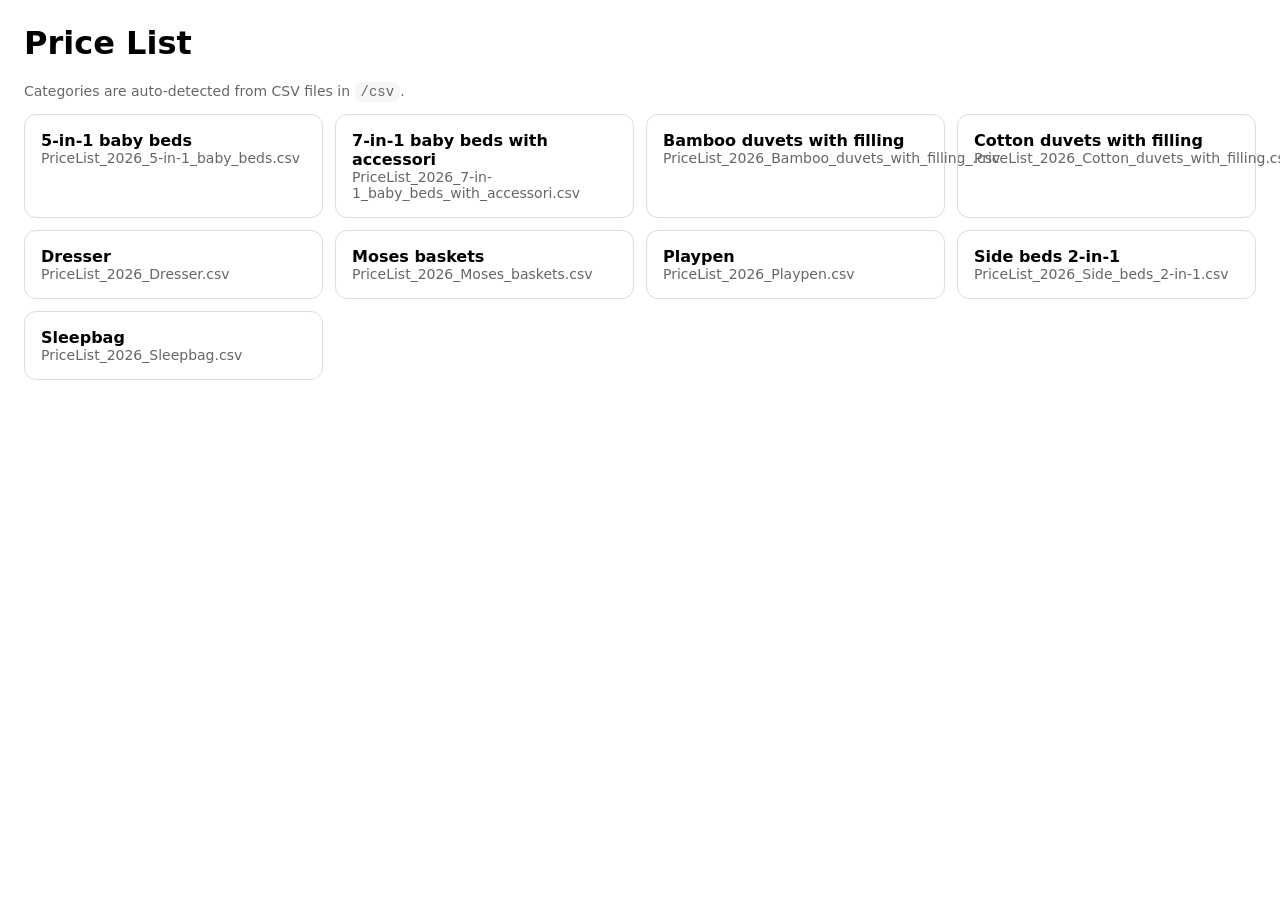
==== index.html @ 94e1ba06 "Initial price list site" ====
<!doctype html>
<html lang="en">
<head>
  <meta charset="utf-8" />
  <meta name="viewport" content="width=device-width,initial-scale=1" />
  <title>Price List</title>
  <style>
    body { font-family: system-ui, -apple-system, Segoe UI, Roboto, Arial; margin: 24px; }
    .grid { display: grid; grid-template-columns: repeat(auto-fit, minmax(260px, 1fr)); gap: 12px; }
    a.card { display:block; padding:16px; border:1px solid #ddd; border-radius:12px; text-decoration:none; color:inherit; }
    a.card:hover { border-color:#bbb; }
    .muted { color:#666; font-size: 14px; }
    code { background:#f6f6f6; padding:2px 6px; border-radius:8px; }
  </style>
</head>
<body>
  <h1>Price List</h1>
  <p class="muted">Categories are auto-detected from CSV files in <code>/csv</code>.</p>

  <div id="menu" class="grid"></div>

  <script src="js/app.js"></script>
</body>
</html>
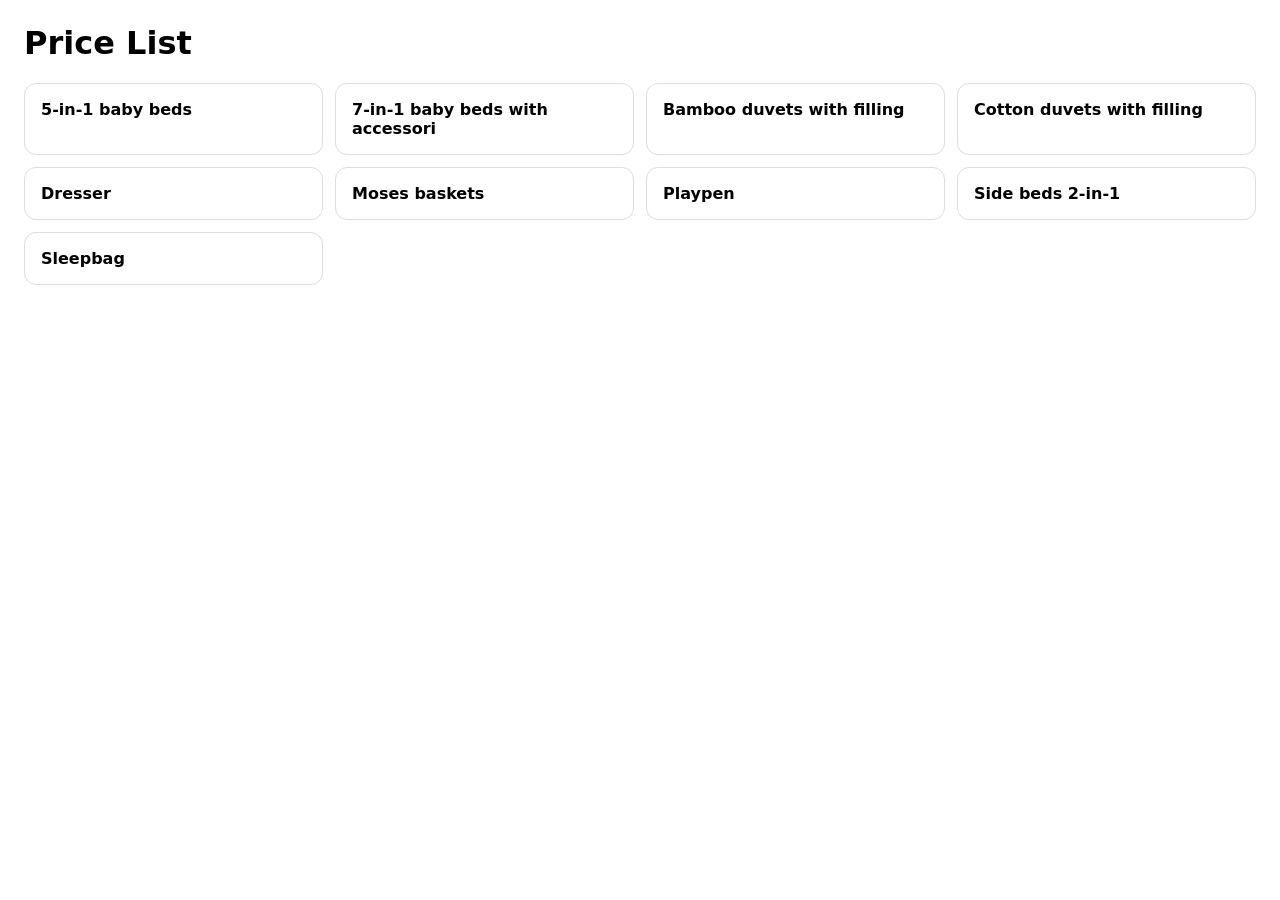
==== commit 97d8bff4: "menu page changes" ====
--- a/index.html
+++ b/index.html
@@ -15,7 +15,6 @@
 </head>
 <body>
   <h1>Price List</h1>
-  <p class="muted">Categories are auto-detected from CSV files in <code>/csv</code>.</p>
 
   <div id="menu" class="grid"></div>
 
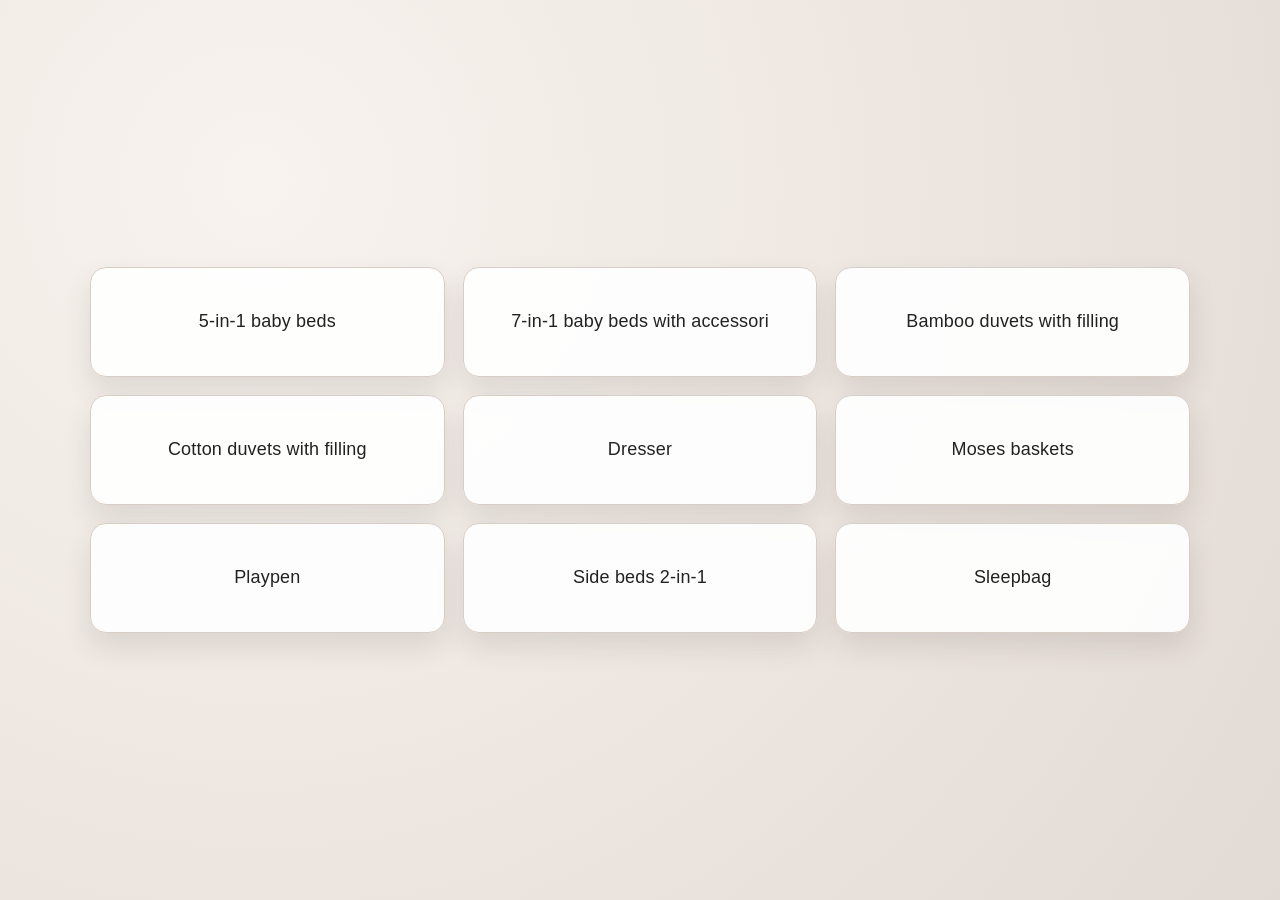
==== commit 40bdde0d: "menu style" ====
--- a/index.html
+++ b/index.html
@@ -4,19 +4,12 @@
   <meta charset="utf-8" />
   <meta name="viewport" content="width=device-width,initial-scale=1" />
   <title>Price List</title>
-  <style>
-    body { font-family: system-ui, -apple-system, Segoe UI, Roboto, Arial; margin: 24px; }
-    .grid { display: grid; grid-template-columns: repeat(auto-fit, minmax(260px, 1fr)); gap: 12px; }
-    a.card { display:block; padding:16px; border:1px solid #ddd; border-radius:12px; text-decoration:none; color:inherit; }
-    a.card:hover { border-color:#bbb; }
-    .muted { color:#666; font-size: 14px; }
-    code { background:#f6f6f6; padding:2px 6px; border-radius:8px; }
-  </style>
+  <link rel="stylesheet" href="css/styles.css" />
 </head>
-<body>
-  <h1>Price List</h1>
-
-  <div id="menu" class="grid"></div>
+<body class="menu-page">
+  <main class="menu-wrap">
+    <div id="menu" class="menu-grid"></div>
+  </main>
 
   <script src="js/app.js"></script>
 </body>
--- a/css/styles.css
+++ b/css/styles.css
@@ -0,0 +1,251 @@
+/* --- Background pattern (logo) --- */
+:root{
+  --card-bg: #fff;
+  --border: #ede6e0;
+  --text: #393635;
+  --muted: #393635;
+  --shadow: 0 20px 50px rgba(0,0,0,.14);
+  --radius: 18px;
+}
+
+*{ box-sizing: border-box; }
+
+body{
+  margin: 0;
+  min-height: 100vh;
+  font-family: "Poppins", -apple-system, BlinkMacSystemFont, "Segoe UI", Roboto, Arial, sans-serif;
+  font-weight: 300;
+  color: var(--text);
+
+  background-color: #ede6e0;
+}
+
+.wrap{
+  min-height: 100vh;
+  display: grid;
+  place-items: center;
+  padding: 24px;
+}
+
+.card{
+  width: min(520px, 100%);
+  background: var(--card-bg);
+  border: 1px solid var(--border);
+  border-radius: var(--radius);
+  box-shadow: var(--shadow);
+  padding: 26px 22px;
+  backdrop-filter: blur(3px);
+}
+
+.header h1{
+  margin: 0 0 8px 0;
+  font-size: 22px;
+  font-weight: 500;
+  letter-spacing: .2px;
+}
+
+.sub{
+  margin: 0 0 18px 0;
+  color: var(--muted);
+  line-height: 1.4;
+}
+
+.form{ margin-top: 10px; }
+
+.field{ margin-bottom: 14px; }
+label{
+  display: block;
+  font-size: 12px;
+  font-weight: 500;
+  letter-spacing: .06em;
+  margin: 0 0 8px 0;
+  color: var(--text);
+}
+
+input{
+  width: 100%;
+  border: 1px solid var(--border);
+  border-radius: 12px;
+  padding: 12px 12px;
+  font-size: 15px;
+  background: #fff;
+  color: var(--text);
+  outline: none;
+}
+
+input,
+button{
+  font-family: inherit;
+}
+
+input:focus{
+  border-color: var(--border);
+  box-shadow: 0 0 0 4px rgba(237,230,224,.55);
+}
+
+.grid{
+  display: grid;
+  grid-template-columns: 1fr 1fr;
+  gap: 12px;
+}
+
+@media (max-width: 520px){
+  .grid{ grid-template-columns: 1fr; }
+}
+
+.input-row{
+  display: grid;
+  grid-template-columns: auto 1fr;
+  gap: 10px;
+  align-items: center;
+}
+
+.prefix{
+  padding: 10px 12px;
+  border-radius: 12px;
+  background: #f6f1ed;
+  border: 1px solid var(--border);
+  color: var(--text);
+  font-weight: 500;
+  font-size: 12px;
+  letter-spacing: .04em;
+}
+
+.actions{
+  display: grid;
+  grid-template-columns: 1fr 1fr;
+  gap: 12px;
+  margin: 12px 0 6px 0;
+}
+
+.btn{
+  border: 0;
+  border-radius: 12px;
+  padding: 12px 14px;
+  font-size: 15px;
+  font-weight: 500;
+  cursor: pointer;
+  background: #111;
+  color: #fff;
+}
+
+.btn:hover{ filter: brightness(0.95); }
+.btn:active{ transform: translateY(1px); }
+
+.btn.secondary{
+  background: #f6f1ed;
+  color: var(--text);
+  border: 1px solid var(--border);
+}
+
+.result{
+  margin-top: 16px;
+  border-top: 1px dashed var(--border);
+  padding-top: 16px;
+  text-align: center;
+}
+
+.result-label{
+  font-size: 12px;
+  font-weight: 500;
+  letter-spacing: .09em;
+  color: var(--text);
+}
+
+.result-value{
+  margin-top: 8px;
+  font-size: 34px;
+  font-weight: 500;
+  letter-spacing: .2px;
+}
+
+.result-hint{
+  margin-top: 10px;
+  font-size: 12px;
+  color: var(--text);
+}
+
+.footer{
+  margin-top: 18px;
+  max-width: 360px;
+  margin-left: auto;
+  margin-right: auto;
+  font-size: 12px;
+  line-height: 1.4;
+  color: var(--text);
+  text-align: center;
+  text-wrap: balance;
+}
+.logo-below{
+  height: 90px;
+  width: 204px;
+  margin: 16px auto 0 auto;
+  background-image: url(waldin-bg.png);
+  background-repeat: no-repeat;
+  background-size: contain;
+  background-position: center center;
+  opacity: 0.9;
+}
+
+/* Menu page */
+body.menu-page {
+  margin: 0;
+  min-height: 100vh;
+  background:
+    radial-gradient(circle at 20% 20%, #f8f3ef 0%, #ede6e0 55%, #e2dad4 100%);
+}
+
+.menu-wrap {
+  min-height: 100vh;
+  display: grid;
+  place-items: center;
+  padding: 36px 20px;
+}
+
+.menu-grid {
+  width: min(1100px, 100%);
+  display: grid;
+  grid-template-columns: repeat(3, minmax(0, 1fr));
+  gap: 18px;
+}
+
+@media (max-width: 980px) {
+  .menu-grid {
+    grid-template-columns: repeat(2, minmax(0, 1fr));
+  }
+}
+
+@media (max-width: 640px) {
+  .menu-grid {
+    grid-template-columns: 1fr;
+  }
+}
+
+a.menu-card {
+  display: flex;
+  align-items: center;
+  justify-content: center;
+  min-height: 110px;
+  padding: 18px;
+  text-decoration: none;
+  text-align: center;
+  color: #222;
+  background: rgba(255, 255, 255, 0.92);
+  border: 1px solid #d9cec6;
+  border-radius: 16px;
+  box-shadow: 0 14px 28px rgba(58, 48, 42, 0.12);
+  transition: transform 0.2s ease, box-shadow 0.2s ease, border-color 0.2s ease;
+}
+
+a.menu-card:hover {
+  transform: translateY(-2px);
+  border-color: #cbb9ad;
+  box-shadow: 0 18px 34px rgba(58, 48, 42, 0.16);
+}
+
+.menu-title {
+  font-size: 18px;
+  font-weight: 500;
+  letter-spacing: 0.01em;
+  line-height: 1.3;
+}
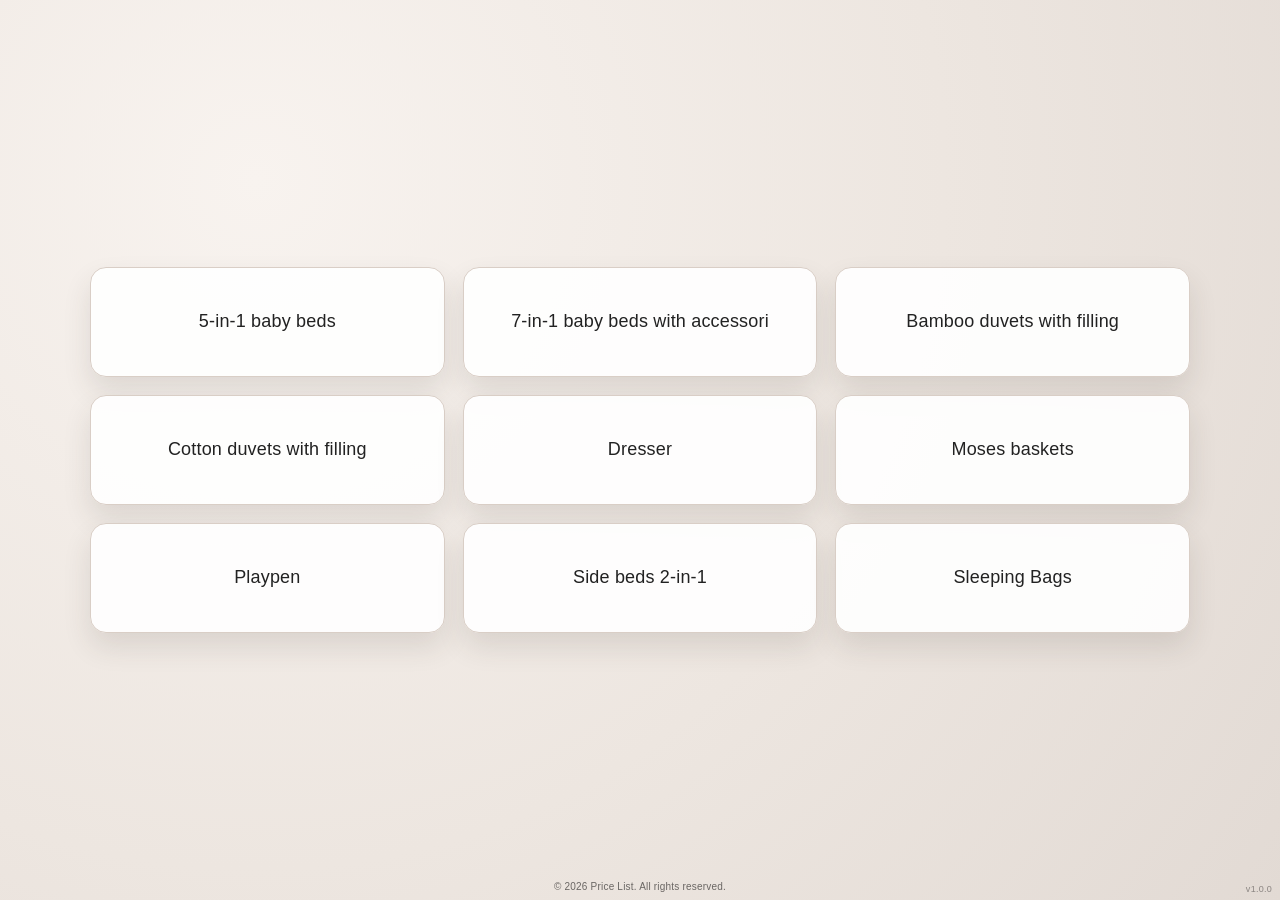
==== commit ac4cc6e8: "fixes cont." ====
--- a/index.html
+++ b/index.html
@@ -12,5 +12,6 @@
   </main>
 
   <script src="js/app.js"></script>
+  <script src="js/site-meta.js"></script>
 </body>
 </html>
--- a/css/styles.css
+++ b/css/styles.css
@@ -249,3 +249,194 @@
   letter-spacing: 0.01em;
   line-height: 1.3;
 }
+
+/* Category page */
+body.category-page {
+  margin: 0;
+  min-height: 100vh;
+  background:
+    radial-gradient(circle at 80% 10%, #f8f3ef 0%, #ede6e0 55%, #e2dad4 100%);
+}
+
+.category-wrap {
+  min-height: 100vh;
+  padding: 28px 20px;
+}
+
+.category-panel {
+  width: min(1240px, 100%);
+  margin: 0 auto;
+  background: rgba(255, 255, 255, 0.93);
+  border: 1px solid #d9cec6;
+  border-radius: 18px;
+  box-shadow: 0 14px 32px rgba(58, 48, 42, 0.13);
+  padding: 20px;
+}
+
+.category-top {
+  display: grid;
+  grid-template-columns: auto 1fr;
+  gap: 12px 14px;
+  align-items: center;
+}
+
+.category-back {
+  display: inline-flex;
+  align-items: center;
+  text-decoration: none;
+  color: #3f3028;
+  font-weight: 500;
+  border: 1px solid #dbcfc7;
+  border-radius: 12px;
+  padding: 8px 12px;
+  background: #f6f1ed;
+}
+
+.category-back::before {
+  content: "←";
+  margin-right: 8px;
+}
+
+.category-title {
+  grid-column: 1 / -1;
+  margin: 0;
+  font-size: clamp(22px, 2.6vw, 34px);
+  font-weight: 500;
+  letter-spacing: 0.01em;
+}
+
+.category-bar {
+  margin-top: 14px;
+}
+
+.category-bar input {
+  max-width: 360px;
+}
+
+.category-out {
+  margin-top: 14px;
+}
+
+.category-out .muted {
+  margin: 0 0 10px 0;
+  color: #594c45;
+  font-size: 13px;
+  font-weight: 400;
+}
+
+.category-out table {
+  width: 100%;
+  border-collapse: collapse;
+  table-layout: fixed;
+  background: #fff;
+  border: 1px solid #e3d9d2;
+  border-radius: 12px;
+  overflow: hidden;
+}
+
+.table-scroll {
+  width: 100%;
+  overflow-x: visible;
+  overflow-y: visible;
+  border-radius: 12px;
+}
+
+.category-out th,
+.category-out td {
+  border-bottom: 1px solid #efe7e1;
+  padding: 8px 10px;
+  text-align: left;
+  vertical-align: top;
+  white-space: normal;
+  overflow-wrap: anywhere;
+  word-break: break-word;
+}
+
+.category-out th {
+  position: sticky;
+  top: 0;
+  background: #f9f4f0;
+  font-weight: 500;
+  font-size: 11px;
+  line-height: 1.2;
+}
+
+.category-out td {
+  font-size: 12px;
+  line-height: 1.3;
+}
+
+.category-out td.col-description {
+  font-size: 11px;
+  line-height: 1.25;
+}
+
+.desc-wrap {
+  display: block;
+}
+
+.desc-text {
+  white-space: pre-wrap;
+  overflow-wrap: anywhere;
+}
+
+.desc-text.is-collapsed {
+  display: -webkit-box;
+  -webkit-line-clamp: 2;
+  -webkit-box-orient: vertical;
+  overflow: hidden;
+  min-height: 2.5em;
+}
+
+.desc-toggle {
+  margin-top: 4px;
+  border: 0;
+  padding: 0;
+  background: transparent;
+  color: #3f3028;
+  font-size: 11px;
+  font-weight: 500;
+  text-decoration: underline;
+  cursor: pointer;
+}
+
+.img {
+  max-width: 90px;
+  max-height: 90px;
+  border-radius: 10px;
+  border: 1px solid #eadfd8;
+  object-fit: cover;
+}
+
+@media (max-width: 768px) {
+  .category-panel {
+    padding: 16px;
+  }
+
+  .category-bar input {
+    max-width: 100%;
+  }
+}
+
+.site-copyright {
+  position: fixed;
+  left: 50%;
+  bottom: 8px;
+  transform: translateX(-50%);
+  font-size: 10px;
+  color: rgba(57, 54, 53, 0.72);
+  letter-spacing: 0.02em;
+  pointer-events: none;
+  z-index: 20;
+}
+
+.site-version {
+  position: fixed;
+  right: 8px;
+  bottom: 6px;
+  font-size: 9px;
+  color: rgba(57, 54, 53, 0.52);
+  letter-spacing: 0.03em;
+  pointer-events: none;
+  z-index: 20;
+}
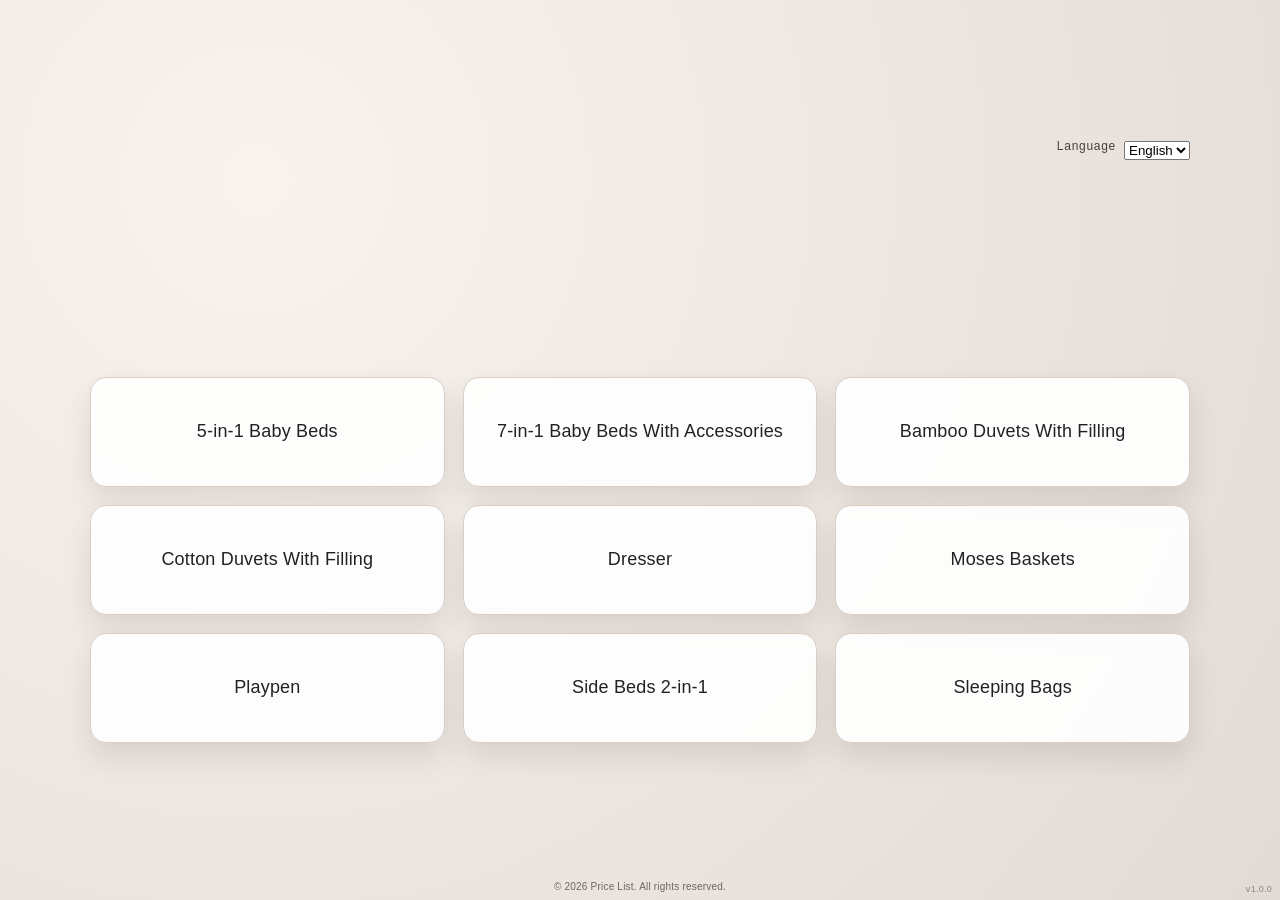
==== commit b91320b9: "top menu translation" ====
--- a/index.html
+++ b/index.html
@@ -8,6 +8,13 @@
 </head>
 <body class="menu-page">
   <main class="menu-wrap">
+    <div class="menu-controls">
+      <label for="lang" class="lang-label">Language</label>
+      <select id="lang" aria-label="Language">
+        <option value="en">English</option>
+        <option value="it">Italiano</option>
+      </select>
+    </div>
     <div id="menu" class="menu-grid"></div>
   </main>
 
--- a/css/styles.css
+++ b/css/styles.css
@@ -199,7 +199,16 @@
   min-height: 100vh;
   display: grid;
   place-items: center;
-  padding: 36px 20px;
+  padding: 36px 20px 54px;
+}
+
+.menu-controls {
+  width: min(1100px, 100%);
+  display: flex;
+  justify-content: flex-end;
+  align-items: center;
+  gap: 8px;
+  margin-bottom: 10px;
 }
 
 .menu-grid {
@@ -307,10 +316,37 @@
 
 .category-bar {
   margin-top: 14px;
+  display: flex;
+  gap: 10px;
+  align-items: center;
+  flex-wrap: wrap;
 }
 
 .category-bar input {
   max-width: 360px;
+  flex: 1 1 320px;
+}
+
+.lang-label {
+  font-size: 12px;
+  font-weight: 500;
+  color: #4b3f39;
+}
+
+.category-bar select {
+  border: 1px solid var(--border);
+  border-radius: 12px;
+  padding: 12px 10px;
+  font-size: 14px;
+  background: #fff;
+  color: var(--text);
+  outline: none;
+  min-width: 130px;
+}
+
+.category-bar select:focus {
+  border-color: var(--border);
+  box-shadow: 0 0 0 4px rgba(237,230,224,.55);
 }
 
 .category-out {
@@ -415,6 +451,10 @@
 
   .category-bar input {
     max-width: 100%;
+  }
+
+  .category-bar select {
+    min-width: 110px;
   }
 }
 
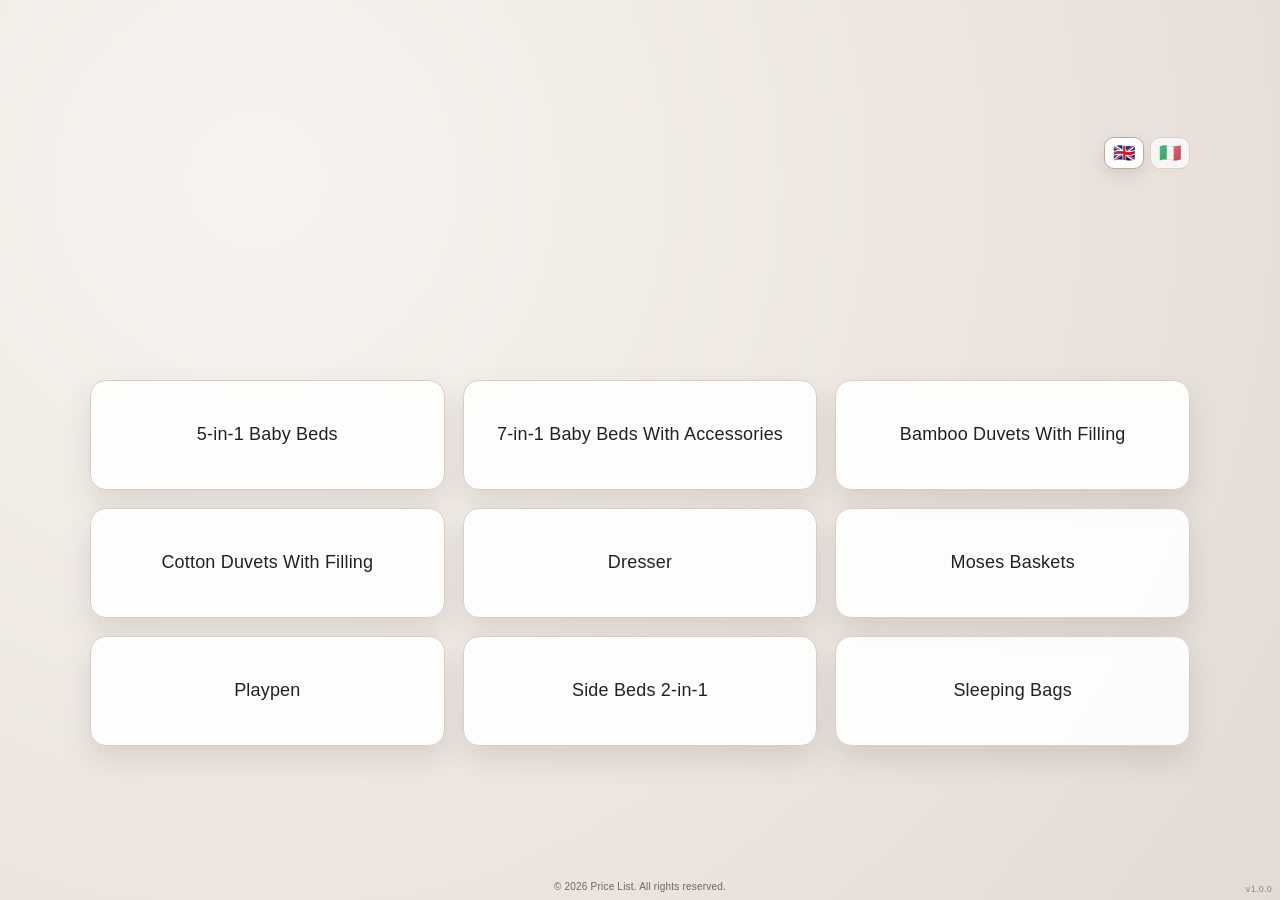
==== commit 5903bab4: "translation file handling" ====
--- a/index.html
+++ b/index.html
@@ -9,11 +9,10 @@
 <body class="menu-page">
   <main class="menu-wrap">
     <div class="menu-controls">
-      <label for="lang" class="lang-label">Language</label>
-      <select id="lang" aria-label="Language">
-        <option value="en">English</option>
-        <option value="it">Italiano</option>
-      </select>
+      <div class="lang-switch" role="group" aria-label="Language">
+        <button type="button" class="lang-flag" data-lang="en" title="English" aria-label="English">🇬🇧</button>
+        <button type="button" class="lang-flag" data-lang="it" title="Italiano" aria-label="Italiano">🇮🇹</button>
+      </div>
     </div>
     <div id="menu" class="menu-grid"></div>
   </main>
--- a/css/styles.css
+++ b/css/styles.css
@@ -327,26 +327,37 @@
   flex: 1 1 320px;
 }
 
-.lang-label {
-  font-size: 12px;
-  font-weight: 500;
-  color: #4b3f39;
-}
-
-.category-bar select {
-  border: 1px solid var(--border);
-  border-radius: 12px;
-  padding: 12px 10px;
-  font-size: 14px;
+.lang-switch {
+  display: inline-flex;
+  gap: 6px;
+  align-items: center;
+}
+
+.lang-flag {
+  border: 1px solid #d7cac1;
+  border-radius: 10px;
   background: #fff;
-  color: var(--text);
-  outline: none;
-  min-width: 130px;
-}
-
-.category-bar select:focus {
-  border-color: var(--border);
-  box-shadow: 0 0 0 4px rgba(237,230,224,.55);
+  color: #3f3028;
+  font-size: 18px;
+  line-height: 1;
+  padding: 6px 8px;
+  cursor: pointer;
+  opacity: 0.72;
+  transition: transform 0.15s ease, opacity 0.15s ease, box-shadow 0.15s ease, border-color 0.15s ease;
+}
+
+.lang-flag:hover {
+  opacity: 0.9;
+}
+
+.lang-flag.is-active {
+  opacity: 1;
+  border-color: #bda99d;
+  box-shadow: 0 6px 16px rgba(58, 48, 42, 0.12);
+}
+
+.lang-flag:active {
+  transform: translateY(1px);
 }
 
 .category-out {
@@ -453,9 +464,6 @@
     max-width: 100%;
   }
 
-  .category-bar select {
-    min-width: 110px;
-  }
 }
 
 .site-copyright {
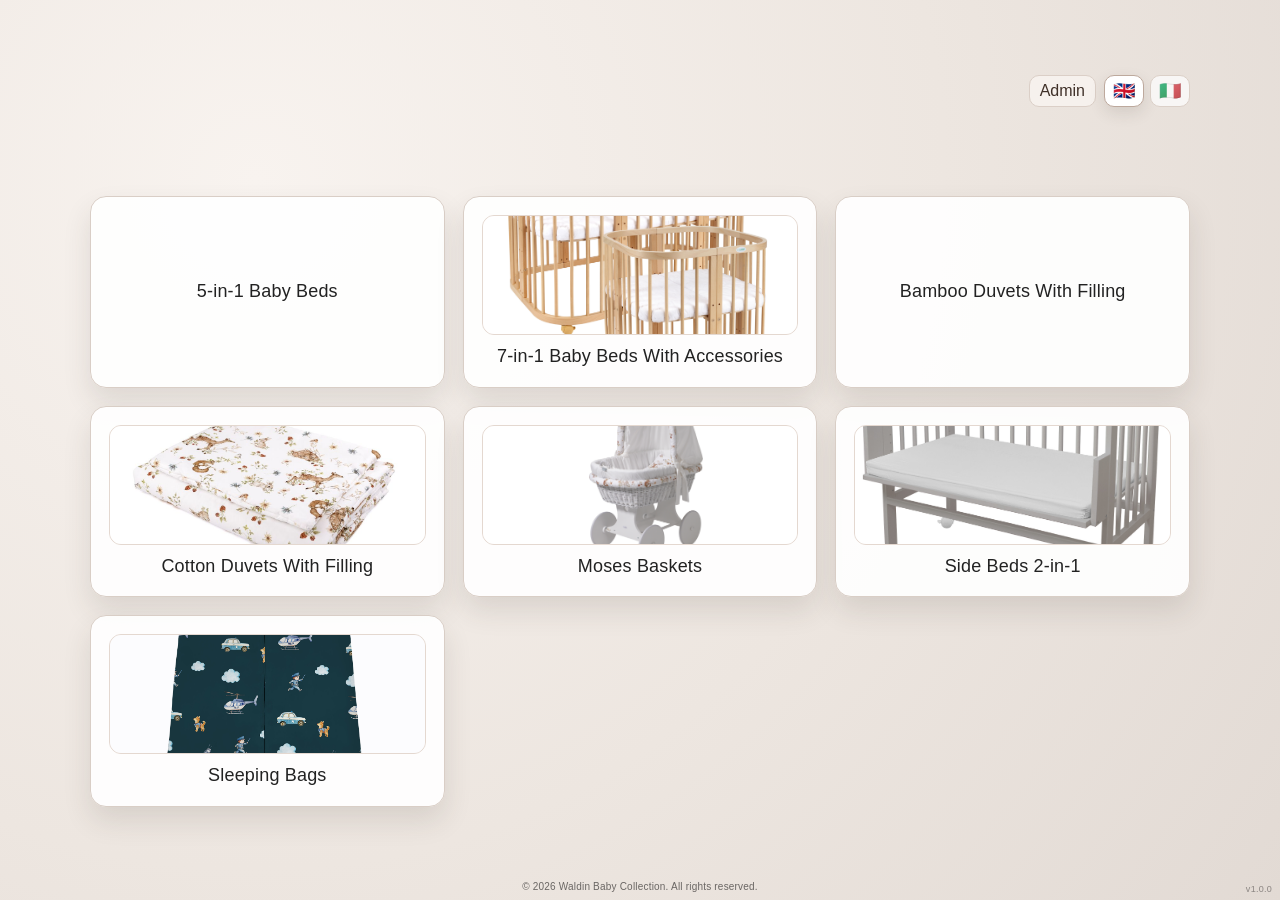
==== commit c1dfcf2a: "admin page added" ====
--- a/index.html
+++ b/index.html
@@ -9,6 +9,7 @@
 <body class="menu-page">
   <main class="menu-wrap">
     <div class="menu-controls">
+      <a class="admin-link" href="admin.html">Admin</a>
       <div class="lang-switch" role="group" aria-label="Language">
         <button type="button" class="lang-flag" data-lang="en" title="English" aria-label="English">🇬🇧</button>
         <button type="button" class="lang-flag" data-lang="it" title="Italiano" aria-label="Italiano">🇮🇹</button>
--- a/css/styles.css
+++ b/css/styles.css
@@ -232,12 +232,13 @@
 
 a.menu-card {
   display: flex;
-  align-items: center;
-  justify-content: center;
-  min-height: 110px;
+  flex-direction: column;
+  align-items: stretch;
+  justify-content: flex-start;
+  min-height: 170px;
   padding: 18px;
   text-decoration: none;
-  text-align: center;
+  text-align: left;
   color: #222;
   background: rgba(255, 255, 255, 0.92);
   border: 1px solid #d9cec6;
@@ -252,11 +253,25 @@
   box-shadow: 0 18px 34px rgba(58, 48, 42, 0.16);
 }
 
+.menu-photo {
+  width: 100%;
+  height: 120px;
+  object-fit: cover;
+  border-radius: 12px;
+  border: 1px solid #e4d8d0;
+  margin-bottom: 10px;
+  background: #f4ece7;
+}
+
 .menu-title {
   font-size: 18px;
   font-weight: 500;
   letter-spacing: 0.01em;
   line-height: 1.3;
+  text-align: center;
+  flex: 1;
+  display: grid;
+  place-items: center;
 }
 
 /* Category page */
@@ -488,3 +503,179 @@
   pointer-events: none;
   z-index: 20;
 }
+
+.admin-link {
+  display: inline-flex;
+  align-items: center;
+  text-decoration: none;
+  color: #3f3028;
+  font-weight: 500;
+  border: 1px solid #dbcfc7;
+  border-radius: 10px;
+  padding: 6px 10px;
+  background: #f6f1ed;
+}
+
+body.admin-page {
+  margin: 0;
+  min-height: 100vh;
+  background: radial-gradient(circle at 20% 20%, #f8f3ef 0%, #ede6e0 55%, #e2dad4 100%);
+}
+
+.admin-wrap {
+  min-height: 100vh;
+  padding: 24px;
+}
+
+.admin-panel {
+  width: min(1280px, 100%);
+  margin: 0 auto;
+  background: rgba(255, 255, 255, 0.94);
+  border: 1px solid #d9cec6;
+  border-radius: 16px;
+  box-shadow: 0 14px 32px rgba(58, 48, 42, 0.13);
+  padding: 18px;
+}
+
+.admin-login-form {
+  display: flex;
+  gap: 10px;
+  max-width: 420px;
+}
+
+.admin-login-form button,
+.admin-actions button,
+.admin-btn-secondary,
+.admin-btn-danger {
+  border: 1px solid #d4c5ba;
+  border-radius: 10px;
+  background: #f6f1ed;
+  color: #3f3028;
+  font-weight: 500;
+  cursor: pointer;
+  padding: 9px 12px;
+}
+
+.admin-actions #saveBtn {
+  background: #3f3028;
+  color: #fff;
+  border-color: #3f3028;
+}
+
+.admin-btn-danger {
+  background: #8d3e30;
+  border-color: #8d3e30;
+  color: #fff;
+}
+
+.admin-error {
+  color: #8d3e30;
+  font-weight: 500;
+}
+
+.admin-topbar {
+  display: flex;
+  justify-content: space-between;
+  align-items: center;
+  margin-bottom: 12px;
+}
+
+.admin-top-actions {
+  display: flex;
+  align-items: center;
+  gap: 8px;
+}
+
+.admin-grid {
+  display: grid;
+  grid-template-columns: 1.3fr 1fr;
+  gap: 14px;
+}
+
+.admin-list-controls {
+  display: grid;
+  grid-template-columns: 1fr 280px;
+  gap: 8px;
+  margin-bottom: 8px;
+}
+
+.admin-table-wrap {
+  border: 1px solid #e3d7cf;
+  border-radius: 12px;
+  overflow: auto;
+  max-height: 66vh;
+  background: #fff;
+}
+
+.admin-table {
+  width: 100%;
+  border-collapse: collapse;
+  min-width: 760px;
+}
+
+.admin-table th,
+.admin-table td {
+  text-align: left;
+  padding: 8px 10px;
+  border-bottom: 1px solid #efe7e2;
+  font-size: 13px;
+}
+
+.admin-table tbody tr {
+  cursor: pointer;
+}
+
+.admin-table tbody tr.is-selected {
+  background: #f4ece7;
+}
+
+.admin-form h2 {
+  margin: 0 0 8px 0;
+}
+
+.admin-form-fields {
+  display: grid;
+  grid-template-columns: 1fr;
+  gap: 8px;
+}
+
+.admin-form textarea,
+.admin-form input,
+.admin-form select,
+.admin-list-controls input,
+.admin-list-controls select,
+.admin-login-form input {
+  width: 100%;
+  border: 1px solid #e3d7cf;
+  border-radius: 10px;
+  padding: 9px 10px;
+  background: #fff;
+  color: #393635;
+}
+
+.admin-actions {
+  margin-top: 10px;
+  display: grid;
+  grid-template-columns: repeat(3, minmax(0, 1fr));
+  gap: 8px;
+}
+
+.admin-help {
+  font-size: 12px;
+  color: #5f5956;
+  margin-top: 10px;
+}
+
+@media (max-width: 980px) {
+  .admin-grid {
+    grid-template-columns: 1fr;
+  }
+
+  .admin-list-controls {
+    grid-template-columns: 1fr;
+  }
+
+  .admin-actions {
+    grid-template-columns: 1fr 1fr;
+  }
+}
